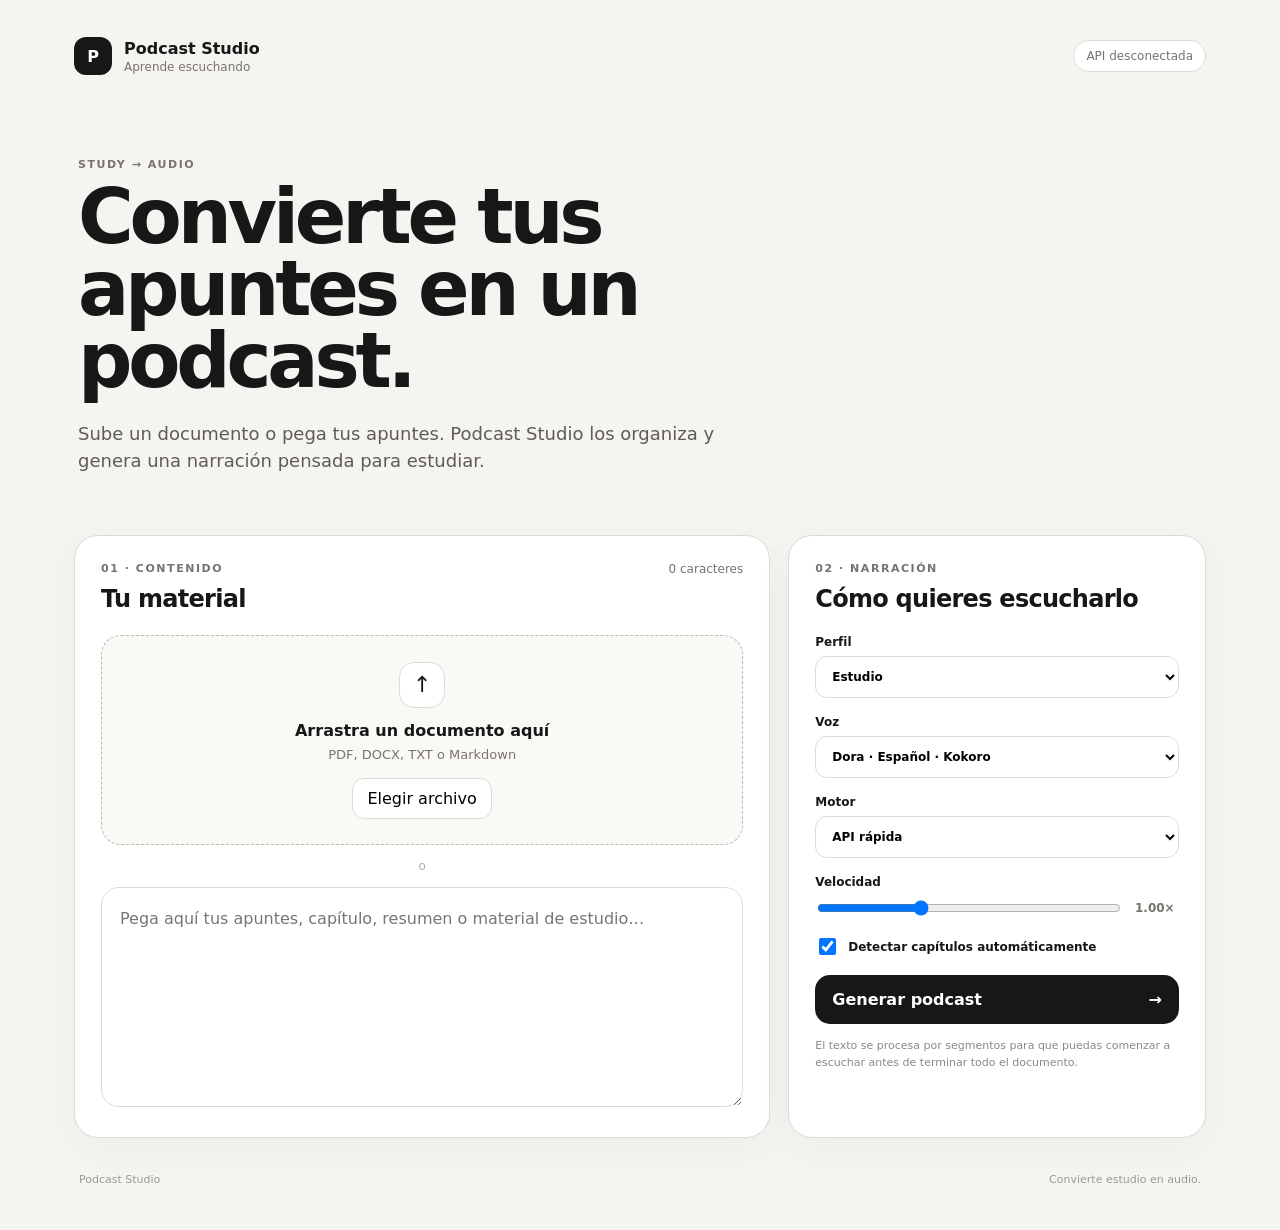
==== frontend/index.html @ 71c735b8 "Add files via upload" ====
<!doctype html>
<html lang="es">
<head>
  <meta charset="utf-8">
  <meta name="viewport" content="width=device-width, initial-scale=1">
  <title>Podcast Studio</title>
  <meta name="description" content="Convierte tus textos de estudio en podcasts.">
  <link rel="stylesheet" href="./styles.css">
</head>
<body>
  <div class="app-shell">
    <header class="topbar">
      <div class="brand">
        <div class="brand-mark">P</div>
        <div>
          <strong>Podcast Studio</strong>
          <span>Aprende escuchando</span>
        </div>
      </div>
      <div class="status" id="apiStatus">Conectando…</div>
    </header>

    <main class="workspace">
      <section class="hero">
        <p class="eyebrow">STUDY → AUDIO</p>
        <h1>Convierte tus apuntes en un podcast.</h1>
        <p>Sube un documento o pega tus apuntes. Podcast Studio los organiza y genera una narración pensada para estudiar.</p>
      </section>

      <section class="grid">
        <div class="card input-card">
          <div class="section-title">
            <div>
              <p class="eyebrow">01 · CONTENIDO</p>
              <h2>Tu material</h2>
            </div>
            <span id="charCount">0 caracteres</span>
          </div>

          <label class="dropzone" id="dropzone">
            <input id="fileInput" type="file" accept=".pdf,.docx,.txt,.md,.markdown">
            <div class="upload-icon">↑</div>
            <strong>Arrastra un documento aquí</strong>
            <span>PDF, DOCX, TXT o Markdown</span>
            <button type="button" class="secondary" id="browseBtn">Elegir archivo</button>
          </label>

          <div class="or">o</div>

          <textarea id="textInput" placeholder="Pega aquí tus apuntes, capítulo, resumen o material de estudio…"></textarea>

          <div class="file-info hidden" id="fileInfo">
            <span id="fileName"></span>
            <button type="button" id="removeFile">×</button>
          </div>
        </div>

        <aside class="card settings-card">
          <p class="eyebrow">02 · NARRACIÓN</p>
          <h2>Cómo quieres escucharlo</h2>

          <label>Perfil
            <select id="profile">
              <option value="study">Estudio</option>
              <option value="podcast">Podcast</option>
              <option value="lecture">Cátedra</option>
              <option value="review">Repaso</option>
              <option value="calm">Calmado</option>
            </select>
          </label>

          <label>Voz
            <select id="voice">
              <option value="ef_dora">Dora · Español · Kokoro</option>
              <option value="em_alex">Alex · Español · Kokoro</option>
              <option value="em_santa">Santa · Español · Kokoro</option>
              <option value="EXAVITQu4vr4xnSDxMaL">Bella · ElevenLabs</option>
              <option value="21m00Tcm4TlvDq8ikWAM">Rachel · ElevenLabs</option>
            </select>
          </label>

          <label>Motor
            <select id="provider">
              <option value="elevenlabs">API rápida</option>
              <option value="kokoro">Kokoro</option>
            </select>
          </label>

          <label>Velocidad
            <div class="range-row">
              <input id="speed" type="range" min="0.75" max="1.50" step="0.05" value="1">
              <output id="speedValue">1.00×</output>
            </div>
          </label>

          <label class="check">
            <input id="splitChapters" type="checkbox" checked>
            <span>Detectar capítulos automáticamente</span>
          </label>

          <button class="primary" id="generateBtn">
            <span>Generar podcast</span>
            <span>→</span>
          </button>

          <p class="hint">El texto se procesa por segmentos para que puedas comenzar a escuchar antes de terminar todo el documento.</p>
        </aside>
      </section>

      <section class="card progress-card hidden" id="progressCard">
        <div class="progress-head">
          <div>
            <p class="eyebrow">GENERANDO</p>
            <h2 id="progressTitle">Preparando tu podcast…</h2>
          </div>
          <strong id="progressPercent">0%</strong>
        </div>
        <div class="progress-track"><div id="progressBar"></div></div>
        <p id="progressText">Procesando documento…</p>
      </section>

      <section class="card player-card hidden" id="playerCard">
        <div class="section-title">
          <div>
            <p class="eyebrow">03 · TU PODCAST</p>
            <h2 id="podcastTitle">Resultado</h2>
          </div>
          <a class="secondary download-all" id="downloadAll" href="#" download>Descargar</a>
        </div>

        <div class="now-playing">
          <div class="cover">P</div>
          <div class="track-meta">
            <strong id="currentTitle">Preparado para escuchar</strong>
            <span id="currentMeta">Podcast Studio</span>
          </div>
        </div>

        <audio id="audioPlayer" controls preload="metadata"></audio>
        <div class="chapters" id="chapters"></div>
      </section>

      <section class="error hidden" id="errorBox"></section>
    </main>

    <footer>
      <span>Podcast Studio</span>
      <span>Convierte estudio en audio.</span>
    </footer>
  </div>

  <script src="./config.js"></script>
  <script src="./app.js"></script>
</body>
</html>
---- frontend/styles.css ----
:root{
  --bg:#f5f4f0;
  --card:#fff;
  --ink:#171717;
  --muted:#77736d;
  --line:#dedbd4;
  --accent:#171717;
  --soft:#efede7;
  --radius:24px;
}
*{box-sizing:border-box}
body{margin:0;background:var(--bg);color:var(--ink);font-family:Inter,ui-sans-serif,system-ui,-apple-system,BlinkMacSystemFont,"Segoe UI",sans-serif}
button,input,select,textarea{font:inherit}
button{cursor:pointer}
.app-shell{max-width:1180px;margin:auto;padding:24px}
.topbar{height:64px;display:flex;align-items:center;justify-content:space-between}
.brand{display:flex;align-items:center;gap:12px}.brand-mark{width:38px;height:38px;border-radius:12px;background:#171717;color:#fff;display:grid;place-items:center;font-weight:800}
.brand strong,.brand span{display:block}.brand span{font-size:12px;color:var(--muted);margin-top:2px}
.status{font-size:12px;border:1px solid var(--line);background:#fff;padding:8px 12px;border-radius:999px;color:var(--muted)}
.hero{padding:70px 4px 42px;max-width:800px}.eyebrow{font-size:11px;letter-spacing:.14em;font-weight:800;color:var(--muted);margin:0 0 10px}
.hero h1{font-size:clamp(42px,7vw,76px);line-height:.95;letter-spacing:-.055em;margin:0 0 22px}
.hero>p:last-child{font-size:18px;line-height:1.55;color:#5f5c57;max-width:650px}
.grid{display:grid;grid-template-columns:1.5fr .9fr;gap:18px}
.card{background:var(--card);border:1px solid var(--line);border-radius:var(--radius);padding:26px;box-shadow:0 10px 40px rgba(0,0,0,.035)}
.section-title,.progress-head{display:flex;justify-content:space-between;gap:20px;align-items:flex-start}.section-title h2,.settings-card h2,.progress-card h2{font-size:24px;letter-spacing:-.03em;margin:0 0 22px}.section-title>span{font-size:12px;color:var(--muted)}
.dropzone{border:1.5px dashed #bcb8b0;border-radius:20px;min-height:210px;display:flex;flex-direction:column;align-items:center;justify-content:center;gap:7px;background:#faf9f6;text-align:center;transition:.2s}.dropzone.drag{background:#f0eee8;border-color:#777}
.dropzone input{display:none}.upload-icon{width:46px;height:46px;border-radius:15px;background:#fff;border:1px solid var(--line);display:grid;place-items:center;font-size:22px;margin-bottom:6px}.dropzone span{font-size:13px;color:var(--muted)}
.secondary{background:#fff;border:1px solid var(--line);border-radius:12px;padding:10px 14px;margin-top:9px}.or{text-align:center;color:#aaa;font-size:12px;margin:14px}
textarea{width:100%;min-height:220px;border:1px solid var(--line);border-radius:18px;padding:18px;resize:vertical;outline:none;background:#fff;color:var(--ink);line-height:1.6}textarea:focus{border-color:#777}
.file-info{display:flex;justify-content:space-between;margin-top:10px;padding:10px 13px;background:var(--soft);border-radius:12px;font-size:13px}.file-info button{border:0;background:transparent;font-size:20px}.hidden{display:none!important}
.settings-card label{display:block;font-size:12px;font-weight:700;margin:0 0 17px}.settings-card select{display:block;width:100%;margin-top:7px;border:1px solid var(--line);background:#fff;border-radius:12px;padding:12px;outline:none}
.range-row{display:flex;gap:12px;align-items:center;margin-top:9px}.range-row input{flex:1}.range-row output{min-width:44px;color:var(--muted);font-size:12px}
.check{display:flex!important;gap:9px;align-items:center;font-weight:600!important}.check input{width:17px;height:17px}
.primary{width:100%;border:0;border-radius:15px;background:#171717;color:#fff;padding:15px 17px;display:flex;justify-content:space-between;align-items:center;font-weight:800;margin-top:4px}.primary:disabled{opacity:.5;cursor:not-allowed}
.hint{font-size:11px;line-height:1.5;color:#888;margin:14px 0 0}
.progress-card{margin-top:18px}.progress-track{height:10px;background:#eceae5;border-radius:999px;overflow:hidden}.progress-track div{height:100%;width:0;background:#171717;transition:width .3s}.progress-card p:last-child{color:var(--muted);font-size:13px}
.player-card{margin-top:18px}.now-playing{display:flex;align-items:center;gap:15px;padding:16px;background:#f7f6f2;border-radius:17px;margin-bottom:16px}.cover{width:58px;height:58px;border-radius:16px;background:#171717;color:#fff;display:grid;place-items:center;font-size:25px;font-weight:900}.track-meta strong,.track-meta span{display:block}.track-meta span{font-size:12px;color:var(--muted);margin-top:4px}
audio{width:100%;margin:6px 0 18px}.download-all{text-decoration:none;color:var(--ink);display:inline-block}
.chapters{display:grid;gap:8px}.chapter{display:grid;grid-template-columns:auto 1fr auto;align-items:center;gap:12px;padding:13px;border:1px solid var(--line);border-radius:14px}.chapter button{border:0;background:#171717;color:#fff;border-radius:10px;padding:8px 11px}.chapter strong{font-size:13px}.chapter span{font-size:11px;color:var(--muted)}
.error{margin-top:18px;background:#fff0ef;border:1px solid #efc4c0;color:#8d3029;padding:15px 17px;border-radius:15px;font-size:13px}
footer{display:flex;justify-content:space-between;padding:35px 5px 20px;color:#999;font-size:11px}
@media(max-width:850px){.grid{grid-template-columns:1fr}.hero{padding-top:45px}.card{padding:20px}.section-title{flex-direction:column;gap:4px}}
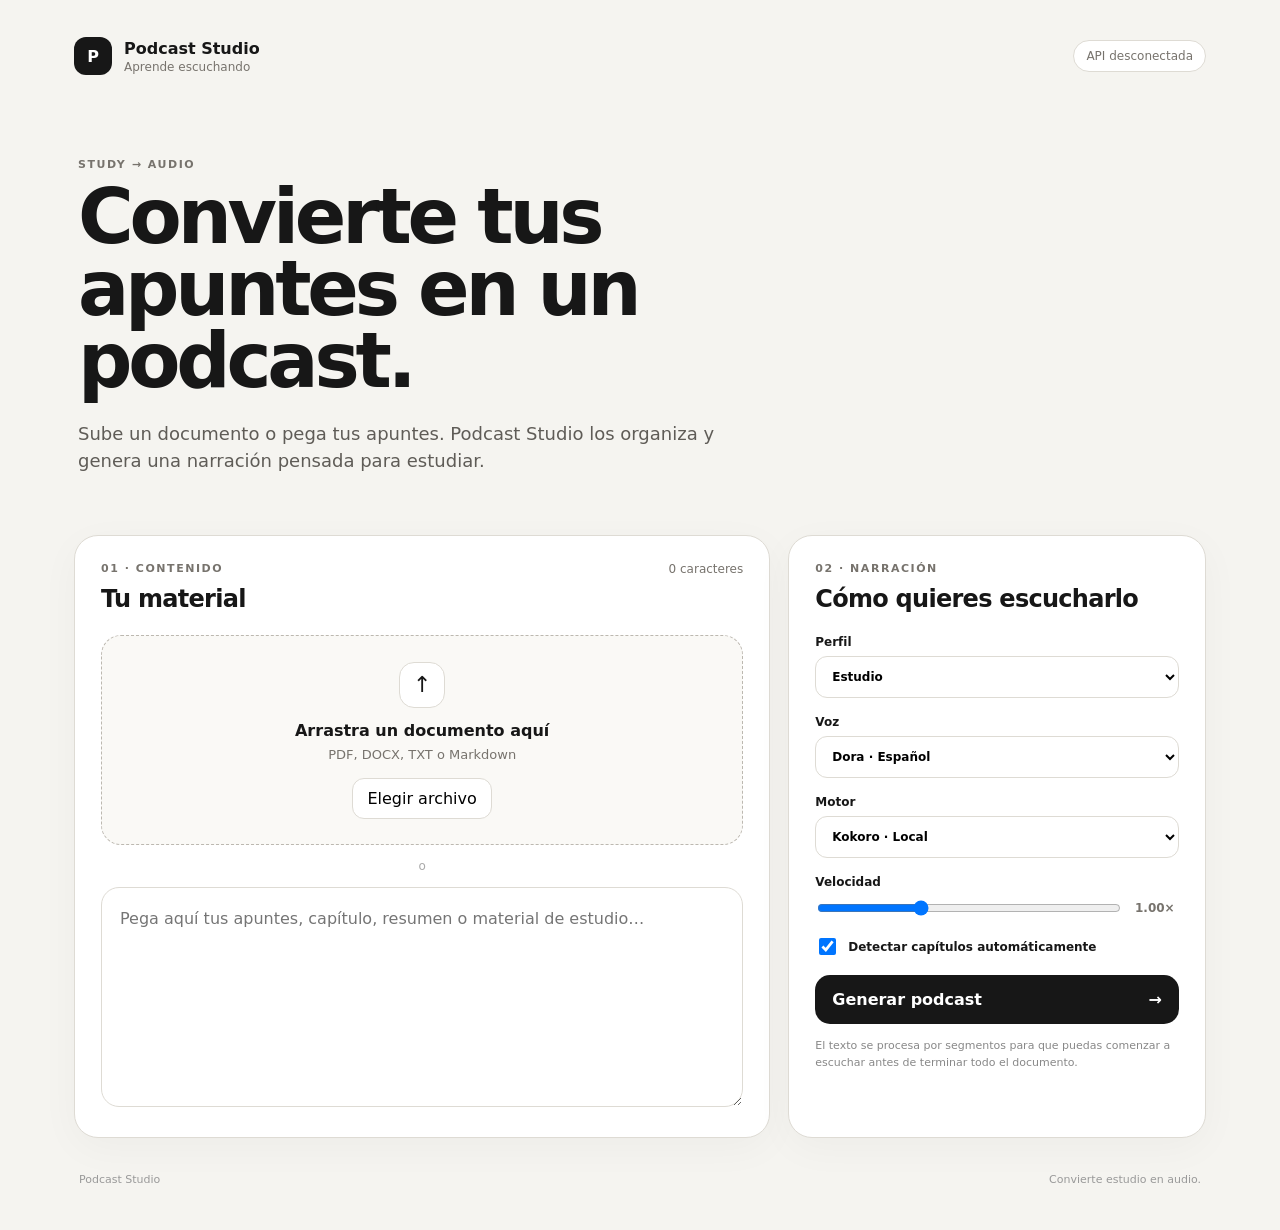
==== commit 70389d5d: "Fix Kokoro voice routing" ====
--- a/frontend/index.html
+++ b/frontend/index.html
@@ -70,19 +70,13 @@
           </label>
 
           <label>Voz
-            <select id="voice">
-              <option value="ef_dora">Dora · Español · Kokoro</option>
-              <option value="em_alex">Alex · Español · Kokoro</option>
-              <option value="em_santa">Santa · Español · Kokoro</option>
-              <option value="EXAVITQu4vr4xnSDxMaL">Bella · ElevenLabs</option>
-              <option value="21m00Tcm4TlvDq8ikWAM">Rachel · ElevenLabs</option>
-            </select>
+            <select id="voice"></select>
           </label>
 
           <label>Motor
             <select id="provider">
-              <option value="elevenlabs">API rápida</option>
-              <option value="kokoro">Kokoro</option>
+              <option value="kokoro" selected>Kokoro · Local</option>
+              <option value="elevenlabs">ElevenLabs · API</option>
             </select>
           </label>
 
